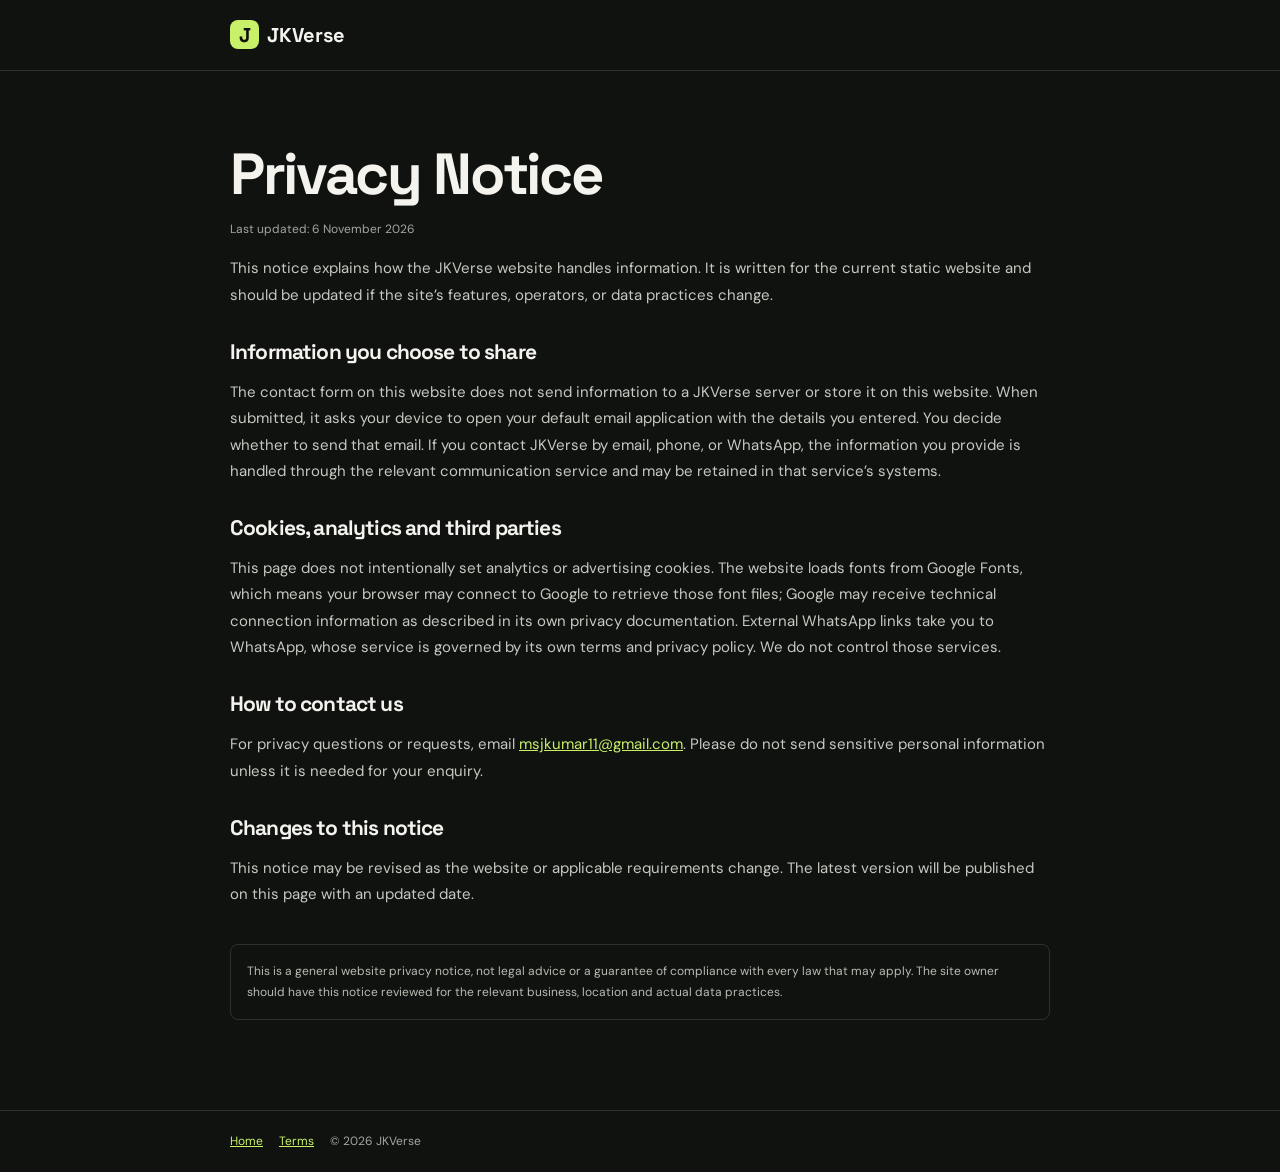
==== privacy.html @ e3550dc2 "Polish JKVerse site with contact details, concept work, accessibility and rights pages" ====
<!doctype html>
<html lang="en">
<head>
  <meta charset="utf-8">
  <meta name="viewport" content="width=device-width, initial-scale=1">
  <meta name="theme-color" content="#101210">
  <meta name="description" content="Privacy notice for the JKVerse website.">
  <title>Privacy Notice — JKVerse</title>
  <link rel="preconnect" href="https://fonts.googleapis.com">
  <link rel="preconnect" href="https://fonts.gstatic.com" crossorigin>
  <link href="https://fonts.googleapis.com/css2?family=DM+Sans:wght@400;500;600;700&family=Space+Grotesk:wght@400;500;600;700&display=swap" rel="stylesheet">
  <style>
    :root{color-scheme:dark;--ink:#101210;--paper:#f4f3ee;--muted:#a3a69e;--lime:#c8f169;--line:#ffffff20;--display:'Space Grotesk',sans-serif;--body:'DM Sans',sans-serif}*{box-sizing:border-box}body{margin:0;background:var(--ink);color:var(--paper);font:15px/1.75 var(--body)}a{color:var(--lime)}.wrap{width:min(820px,calc(100% - 40px));margin:auto}.header{border-bottom:1px solid var(--line);padding:20px 0}.brand{color:var(--paper);font:700 20px var(--display);text-decoration:none}.mark{display:inline-grid;place-items:center;width:29px;height:29px;margin-right:8px;border-radius:8px;background:var(--lime);color:var(--ink)}main{padding:70px 0 90px}h1,h2{font-family:var(--display);letter-spacing:-.04em;line-height:1.15}h1{font-size:clamp(38px,7vw,58px);margin:0 0 12px}h2{font-size:21px;margin:32px 0 8px}.date{color:var(--muted);font-size:12px}p,li{color:#c7c9c1}li{margin:8px 0}.notice{margin-top:36px;padding:16px;border:1px solid var(--line);border-radius:8px;color:#b8bcb2;font-size:12px}.footer{border-top:1px solid var(--line);padding:20px 0;color:var(--muted);font-size:12px}.footer a{margin-right:16px}
  </style>
</head>
<body>
  <header class="header"><div class="wrap"><a class="brand" href="index.html"><span class="mark">J</span>JKVerse</a></div></header>
  <main class="wrap">
    <h1>Privacy Notice</h1><p class="date">Last updated: 6 November 2026</p>
    <p>This notice explains how the JKVerse website handles information. It is written for the current static website and should be updated if the site’s features, operators, or data practices change.</p>
    <h2>Information you choose to share</h2><p>The contact form on this website does not send information to a JKVerse server or store it on this website. When submitted, it asks your device to open your default email application with the details you entered. You decide whether to send that email. If you contact JKVerse by email, phone, or WhatsApp, the information you provide is handled through the relevant communication service and may be retained in that service’s systems.</p>
    <h2>Cookies, analytics and third parties</h2><p>This page does not intentionally set analytics or advertising cookies. The website loads fonts from Google Fonts, which means your browser may connect to Google to retrieve those font files; Google may receive technical connection information as described in its own privacy documentation. External WhatsApp links take you to WhatsApp, whose service is governed by its own terms and privacy policy. We do not control those services.</p>
    <h2>How to contact us</h2><p>For privacy questions or requests, email <a href="mailto:msjkumar11@gmail.com">msjkumar11@gmail.com</a>. Please do not send sensitive personal information unless it is needed for your enquiry.</p>
    <h2>Changes to this notice</h2><p>This notice may be revised as the website or applicable requirements change. The latest version will be published on this page with an updated date.</p>
    <div class="notice">This is a general website privacy notice, not legal advice or a guarantee of compliance with every law that may apply. The site owner should have this notice reviewed for the relevant business, location and actual data practices.</div>
  </main>
  <footer class="footer"><div class="wrap"><a href="index.html">Home</a><a href="terms.html">Terms</a>© <span id="year"></span> JKVerse</div></footer>
  <script>document.querySelector('#year').textContent=new Date().getFullYear()</script>
</body>
</html>
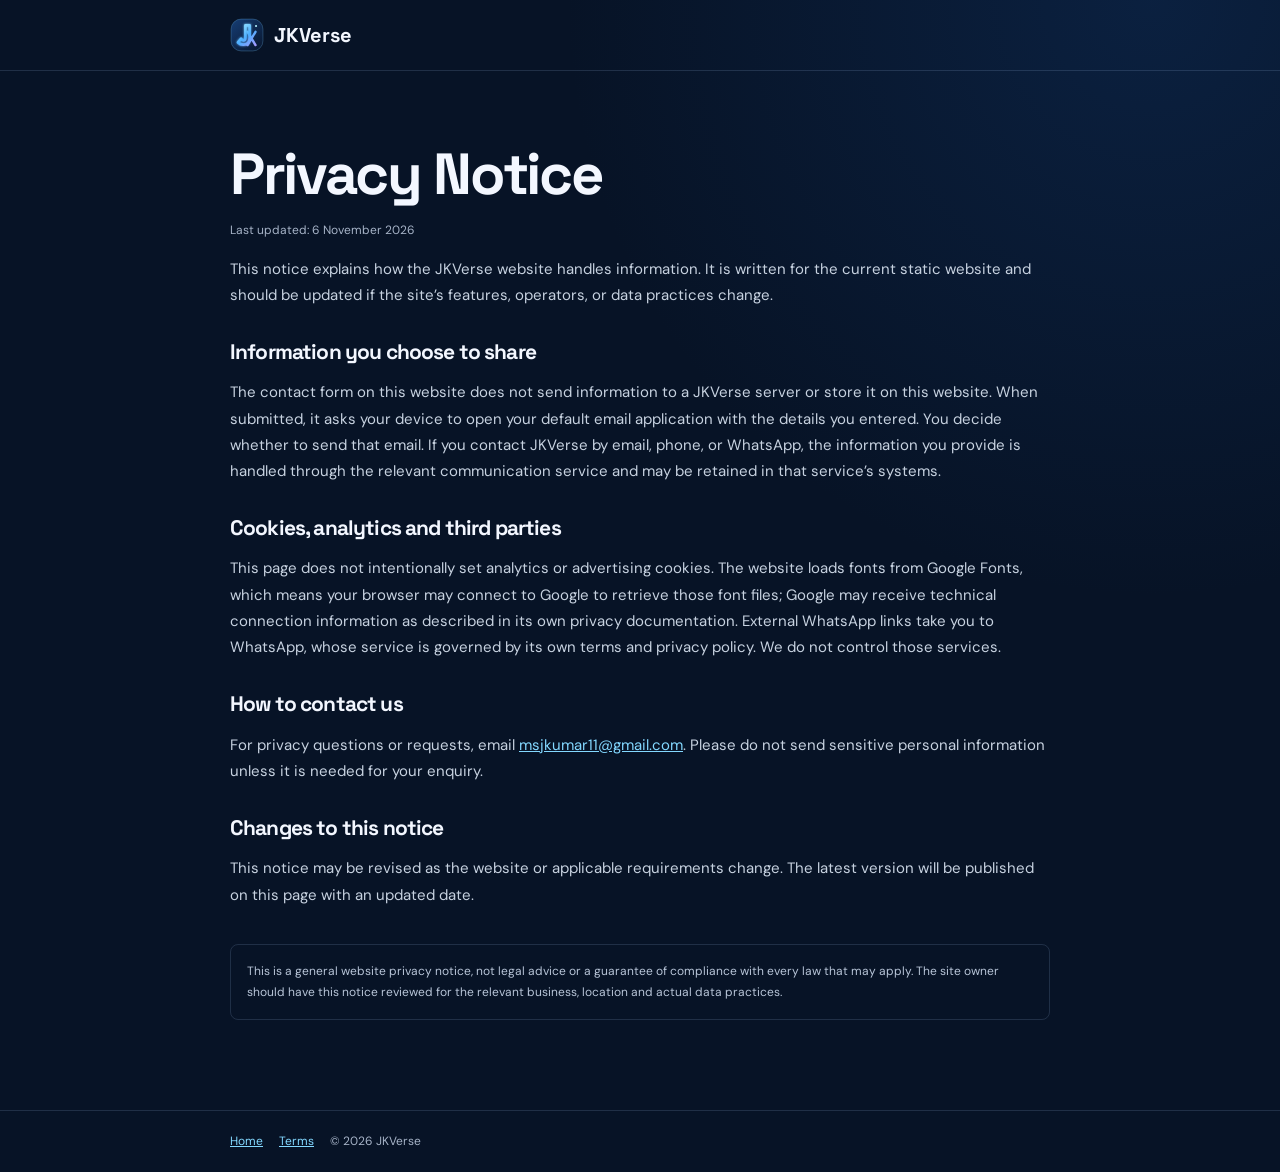
==== commit b71ff58b: "Create JKVerse logo and switch site to navy blue theme" ====
--- a/privacy.html
+++ b/privacy.html
@@ -3,20 +3,18 @@
 <head>
   <meta charset="utf-8">
   <meta name="viewport" content="width=device-width, initial-scale=1">
-  <meta name="theme-color" content="#101210">
+  <meta name="theme-color" content="#071326">
   <meta name="description" content="Privacy notice for the JKVerse website.">
   <title>Privacy Notice — JKVerse</title>
+  <link rel="icon" type="image/svg+xml" href="assets/jkverse-mark.svg">
   <link rel="preconnect" href="https://fonts.googleapis.com">
   <link rel="preconnect" href="https://fonts.gstatic.com" crossorigin>
   <link href="https://fonts.googleapis.com/css2?family=DM+Sans:wght@400;500;600;700&family=Space+Grotesk:wght@400;500;600;700&display=swap" rel="stylesheet">
-  <style>
-    :root{color-scheme:dark;--ink:#101210;--paper:#f4f3ee;--muted:#a3a69e;--lime:#c8f169;--line:#ffffff20;--display:'Space Grotesk',sans-serif;--body:'DM Sans',sans-serif}*{box-sizing:border-box}body{margin:0;background:var(--ink);color:var(--paper);font:15px/1.75 var(--body)}a{color:var(--lime)}.wrap{width:min(820px,calc(100% - 40px));margin:auto}.header{border-bottom:1px solid var(--line);padding:20px 0}.brand{color:var(--paper);font:700 20px var(--display);text-decoration:none}.mark{display:inline-grid;place-items:center;width:29px;height:29px;margin-right:8px;border-radius:8px;background:var(--lime);color:var(--ink)}main{padding:70px 0 90px}h1,h2{font-family:var(--display);letter-spacing:-.04em;line-height:1.15}h1{font-size:clamp(38px,7vw,58px);margin:0 0 12px}h2{font-size:21px;margin:32px 0 8px}.date{color:var(--muted);font-size:12px}p,li{color:#c7c9c1}li{margin:8px 0}.notice{margin-top:36px;padding:16px;border:1px solid var(--line);border-radius:8px;color:#b8bcb2;font-size:12px}.footer{border-top:1px solid var(--line);padding:20px 0;color:var(--muted);font-size:12px}.footer a{margin-right:16px}
-  </style>
+  <style>:root{color-scheme:dark;--ink:#071326;--paper:#f3f7ff;--muted:#a6b3c7;--blue:#69c8ff;--line:#b1cfff26;--display:'Space Grotesk',sans-serif;--body:'DM Sans',sans-serif}*{box-sizing:border-box}body{margin:0;background:radial-gradient(ellipse at 90% 0%,#123b7355,transparent 36%),var(--ink);color:var(--paper);font:15px/1.75 var(--body)}a{color:#83d8ff}.wrap{width:min(820px,calc(100% - 40px));margin:auto}.header{border-bottom:1px solid var(--line);padding:18px 0}.brand{display:flex;align-items:center;gap:10px;color:var(--paper);font:700 20px var(--display);text-decoration:none}.brand img{width:34px;height:34px}main{padding:70px 0 90px}h1,h2{font-family:var(--display);letter-spacing:-.04em;line-height:1.15}h1{font-size:clamp(38px,7vw,58px);margin:0 0 12px}h2{font-size:21px;margin:32px 0 8px}.date{color:var(--muted);font-size:12px}p,li{color:#c7d2e0}li{margin:8px 0}.notice{margin-top:36px;padding:16px;border:1px solid var(--line);border-radius:8px;color:#b8c5d8;font-size:12px}.footer{border-top:1px solid var(--line);padding:20px 0;color:var(--muted);font-size:12px}.footer a{margin-right:16px}</style>
 </head>
 <body>
-  <header class="header"><div class="wrap"><a class="brand" href="index.html"><span class="mark">J</span>JKVerse</a></div></header>
-  <main class="wrap">
-    <h1>Privacy Notice</h1><p class="date">Last updated: 6 November 2026</p>
+  <header class="header"><div class="wrap"><a class="brand" href="index.html"><img src="assets/jkverse-mark.svg" alt="">JKVerse</a></div></header>
+  <main class="wrap"><h1>Privacy Notice</h1><p class="date">Last updated: 6 November 2026</p>
     <p>This notice explains how the JKVerse website handles information. It is written for the current static website and should be updated if the site’s features, operators, or data practices change.</p>
     <h2>Information you choose to share</h2><p>The contact form on this website does not send information to a JKVerse server or store it on this website. When submitted, it asks your device to open your default email application with the details you entered. You decide whether to send that email. If you contact JKVerse by email, phone, or WhatsApp, the information you provide is handled through the relevant communication service and may be retained in that service’s systems.</p>
     <h2>Cookies, analytics and third parties</h2><p>This page does not intentionally set analytics or advertising cookies. The website loads fonts from Google Fonts, which means your browser may connect to Google to retrieve those font files; Google may receive technical connection information as described in its own privacy documentation. External WhatsApp links take you to WhatsApp, whose service is governed by its own terms and privacy policy. We do not control those services.</p>
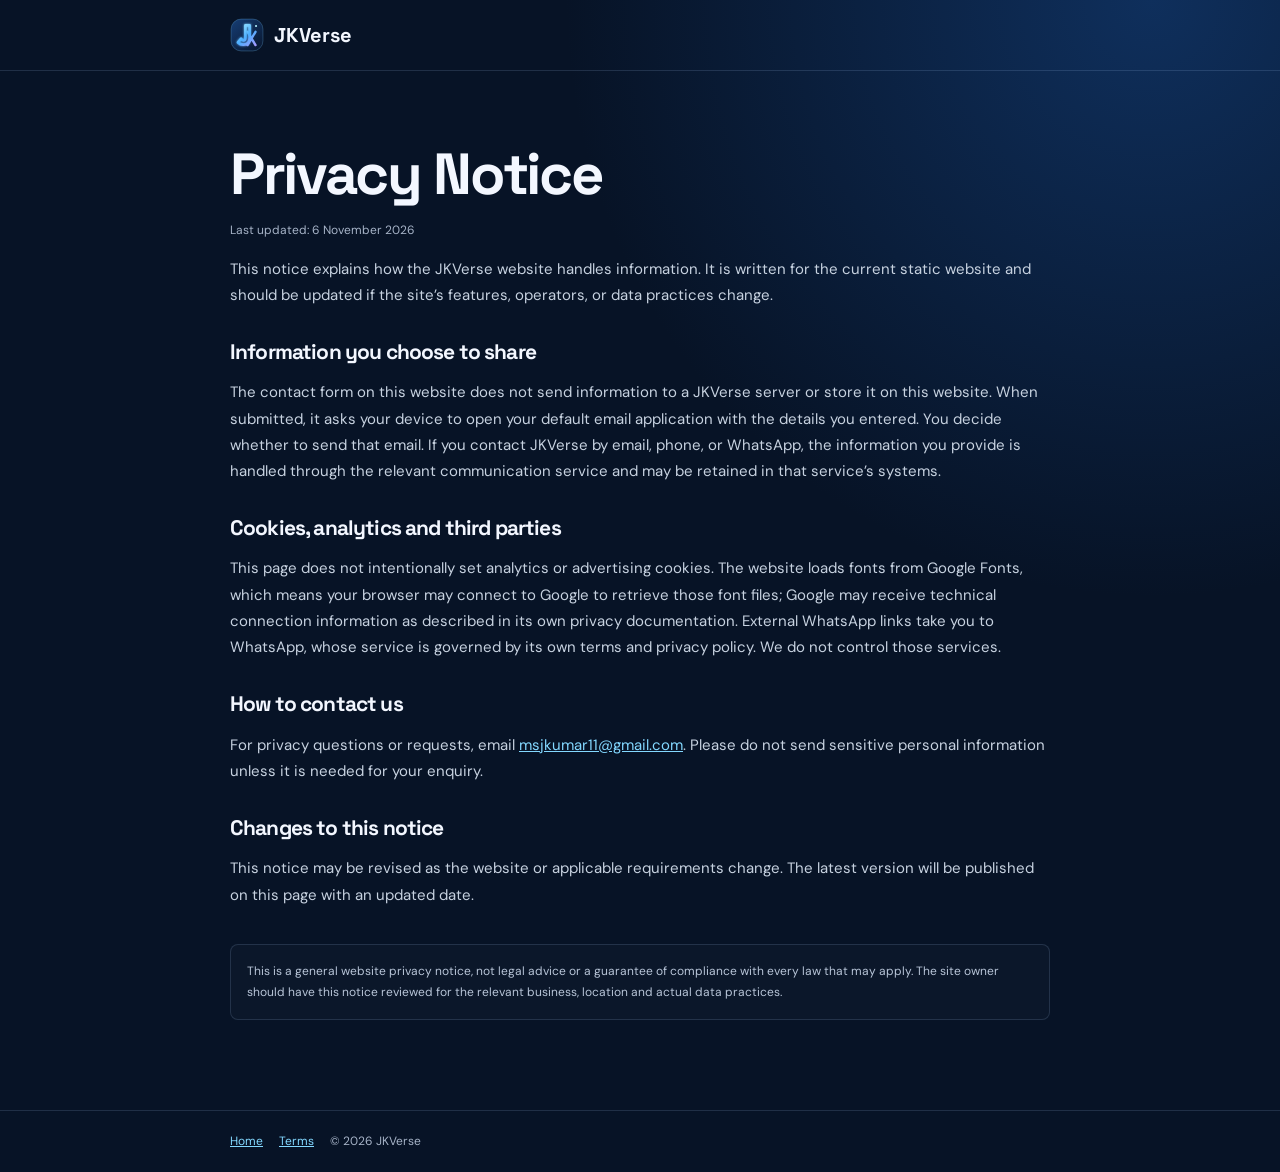
==== commit e3826cde: "Add richer accent colors to JKVerse theme while keeping the navy dark look." ====
--- a/privacy.html
+++ b/privacy.html
@@ -10,7 +10,7 @@
   <link rel="preconnect" href="https://fonts.googleapis.com">
   <link rel="preconnect" href="https://fonts.gstatic.com" crossorigin>
   <link href="https://fonts.googleapis.com/css2?family=DM+Sans:wght@400;500;600;700&family=Space+Grotesk:wght@400;500;600;700&display=swap" rel="stylesheet">
-  <style>:root{color-scheme:dark;--ink:#071326;--paper:#f3f7ff;--muted:#a6b3c7;--blue:#69c8ff;--line:#b1cfff26;--display:'Space Grotesk',sans-serif;--body:'DM Sans',sans-serif}*{box-sizing:border-box}body{margin:0;background:radial-gradient(ellipse at 90% 0%,#123b7355,transparent 36%),var(--ink);color:var(--paper);font:15px/1.75 var(--body)}a{color:#83d8ff}.wrap{width:min(820px,calc(100% - 40px));margin:auto}.header{border-bottom:1px solid var(--line);padding:18px 0}.brand{display:flex;align-items:center;gap:10px;color:var(--paper);font:700 20px var(--display);text-decoration:none}.brand img{width:34px;height:34px}main{padding:70px 0 90px}h1,h2{font-family:var(--display);letter-spacing:-.04em;line-height:1.15}h1{font-size:clamp(38px,7vw,58px);margin:0 0 12px}h2{font-size:21px;margin:32px 0 8px}.date{color:var(--muted);font-size:12px}p,li{color:#c7d2e0}li{margin:8px 0}.notice{margin-top:36px;padding:16px;border:1px solid var(--line);border-radius:8px;color:#b8c5d8;font-size:12px}.footer{border-top:1px solid var(--line);padding:20px 0;color:var(--muted);font-size:12px}.footer a{margin-right:16px}</style>
+  <style>:root{color-scheme:dark;--ink:#071326;--paper:#f3f7ff;--muted:#a6b3c7;--blue:#69c8ff;--cyan:#8af0ff;--violet:#b39cff;--gold:#ffd76d;--mint:#75efc5;--line:#b1cfff26;--display:'Space Grotesk',sans-serif;--body:'DM Sans',sans-serif}*{box-sizing:border-box}body{margin:0;background:radial-gradient(ellipse at 90% 0%,rgba(18,59,115,.7),transparent 36%),var(--ink);color:var(--paper);font:15px/1.75 var(--body)}a{color:#83d8ff}.wrap{width:min(820px,calc(100% - 40px));margin:auto}.header{border-bottom:1px solid var(--line);padding:18px 0}.brand{display:flex;align-items:center;gap:10px;color:var(--paper);font:700 20px var(--display);text-decoration:none}.brand img{width:34px;height:34px}main{padding:70px 0 90px}h1,h2{font-family:var(--display);letter-spacing:-.04em;line-height:1.15}h1{font-size:clamp(38px,7vw,58px);margin:0 0 12px}h2{font-size:21px;margin:32px 0 8px}.date{color:var(--muted);font-size:12px}p,li{color:#c7d2e0}li{margin:8px 0}.notice{margin-top:36px;padding:16px;border:1px solid var(--line);border-radius:8px;color:#b8c5d8;font-size:12px;background:rgba(255,255,255,.02)}.footer{border-top:1px solid var(--line);padding:20px 0;color:var(--muted);font-size:12px}.footer a{margin-right:16px}</style>
 </head>
 <body>
   <header class="header"><div class="wrap"><a class="brand" href="index.html"><img src="assets/jkverse-mark.svg" alt="">JKVerse</a></div></header>
